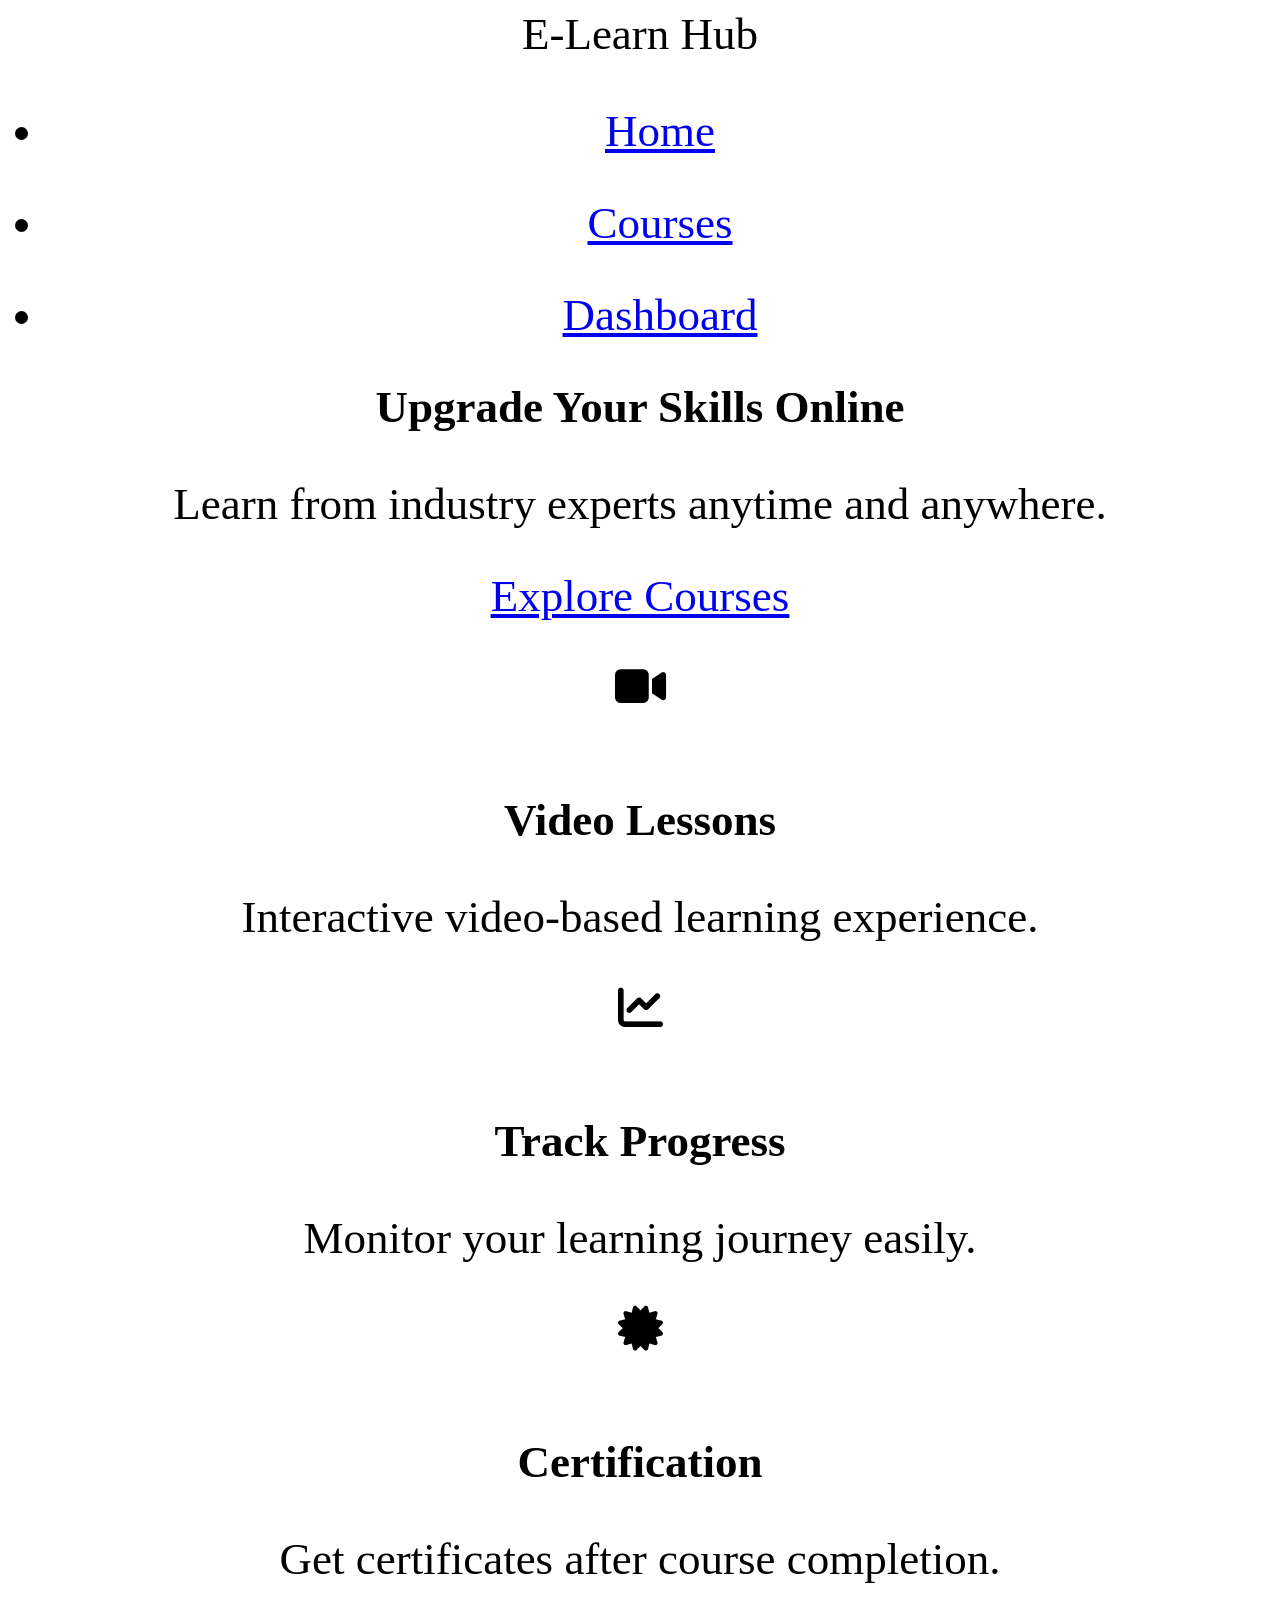
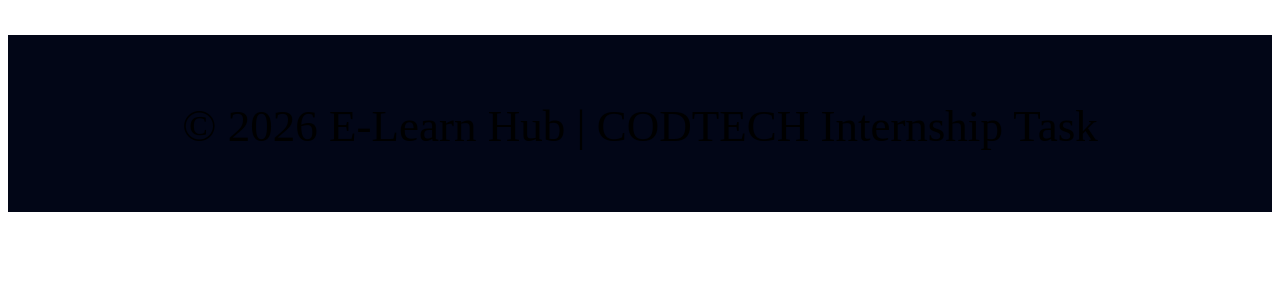
==== index.html @ 78952ce6 "Created responsive E-Learning platform UI" ====
<!DOCTYPE html>
<html lang="en">
<head>
    <meta charset="UTF-8">
    <meta name="viewport" content="width=device-width, initial-scale=1.0">
    <title>E-Learn Hub</title>
    <link rel="stylesheet" href="style.css">
    <link rel="stylesheet" href="https://cdnjs.cloudflare.com/ajax/libs/font-awesome/6.5.1/css/all.min.css">
</head>
<body>

<header>
    <nav class="navbar">
        <div class="logo">E-Learn Hub</div>

        <ul class="nav-links">
            <li><a href="index.html">Home</a></li>
            <li><a href="courses.html">Courses</a></li>
            <li><a href="dashboard.html">Dashboard</a></li>
        </ul>
    </nav>
</header>

<section class="hero">
    <div class="hero-content">
        <h1>Upgrade Your Skills Online</h1>
        <p>Learn from industry experts anytime and anywhere.</p>
        <a href="courses.html" class="btn">Explore Courses</a>
    </div>
</section>

<section class="features">

    <div class="feature-card">
        <i class="fas fa-video"></i>
        <h3>Video Lessons</h3>
        <p>Interactive video-based learning experience.</p>
    </div>

    <div class="feature-card">
        <i class="fas fa-chart-line"></i>
        <h3>Track Progress</h3>
        <p>Monitor your learning journey easily.</p>
    </div>

    <div class="feature-card">
        <i class="fas fa-certificate"></i>
        <h3>Certification</h3>
        <p>Get certificates after course completion.</p>
    </div>

</section>

<footer>
    <p>© 2026 E-Learn Hub | CODTECH Internship Task</p>
</footer>

</body>
</html>
---- style.css ----
* {
    margin-bottom: 40px;
    text-align: center;
    font-size: 45px;
}

.progress-card {
    background: #1e293b;
    padding: 30px;
    border-radius: 20px;
    margin-bottom: 50px;
}

.progress-bar {
    width: 100%;
    height: 25px;
    background: #334155;
    border-radius: 20px;
    overflow: hidden;
    margin: 20px 0;
}

.progress {
    width: 70%;
    height: 100%;
    background: linear-gradient(to right, #38bdf8, #0ea5e9);
}

.video-section {
    background: #1e293b;
    padding: 30px;
    border-radius: 20px;
}

footer {
    text-align: center;
    padding: 20px;
    background: #020617;
    margin-top: 50px;
}

@media(max-width: 768px) {

    .navbar {
        flex-direction: column;
        gap: 15px;
    }

    .hero-content h1 {
        font-size: 40px;
    }

    .hero-content p {
        font-size: 18px;
    }

}
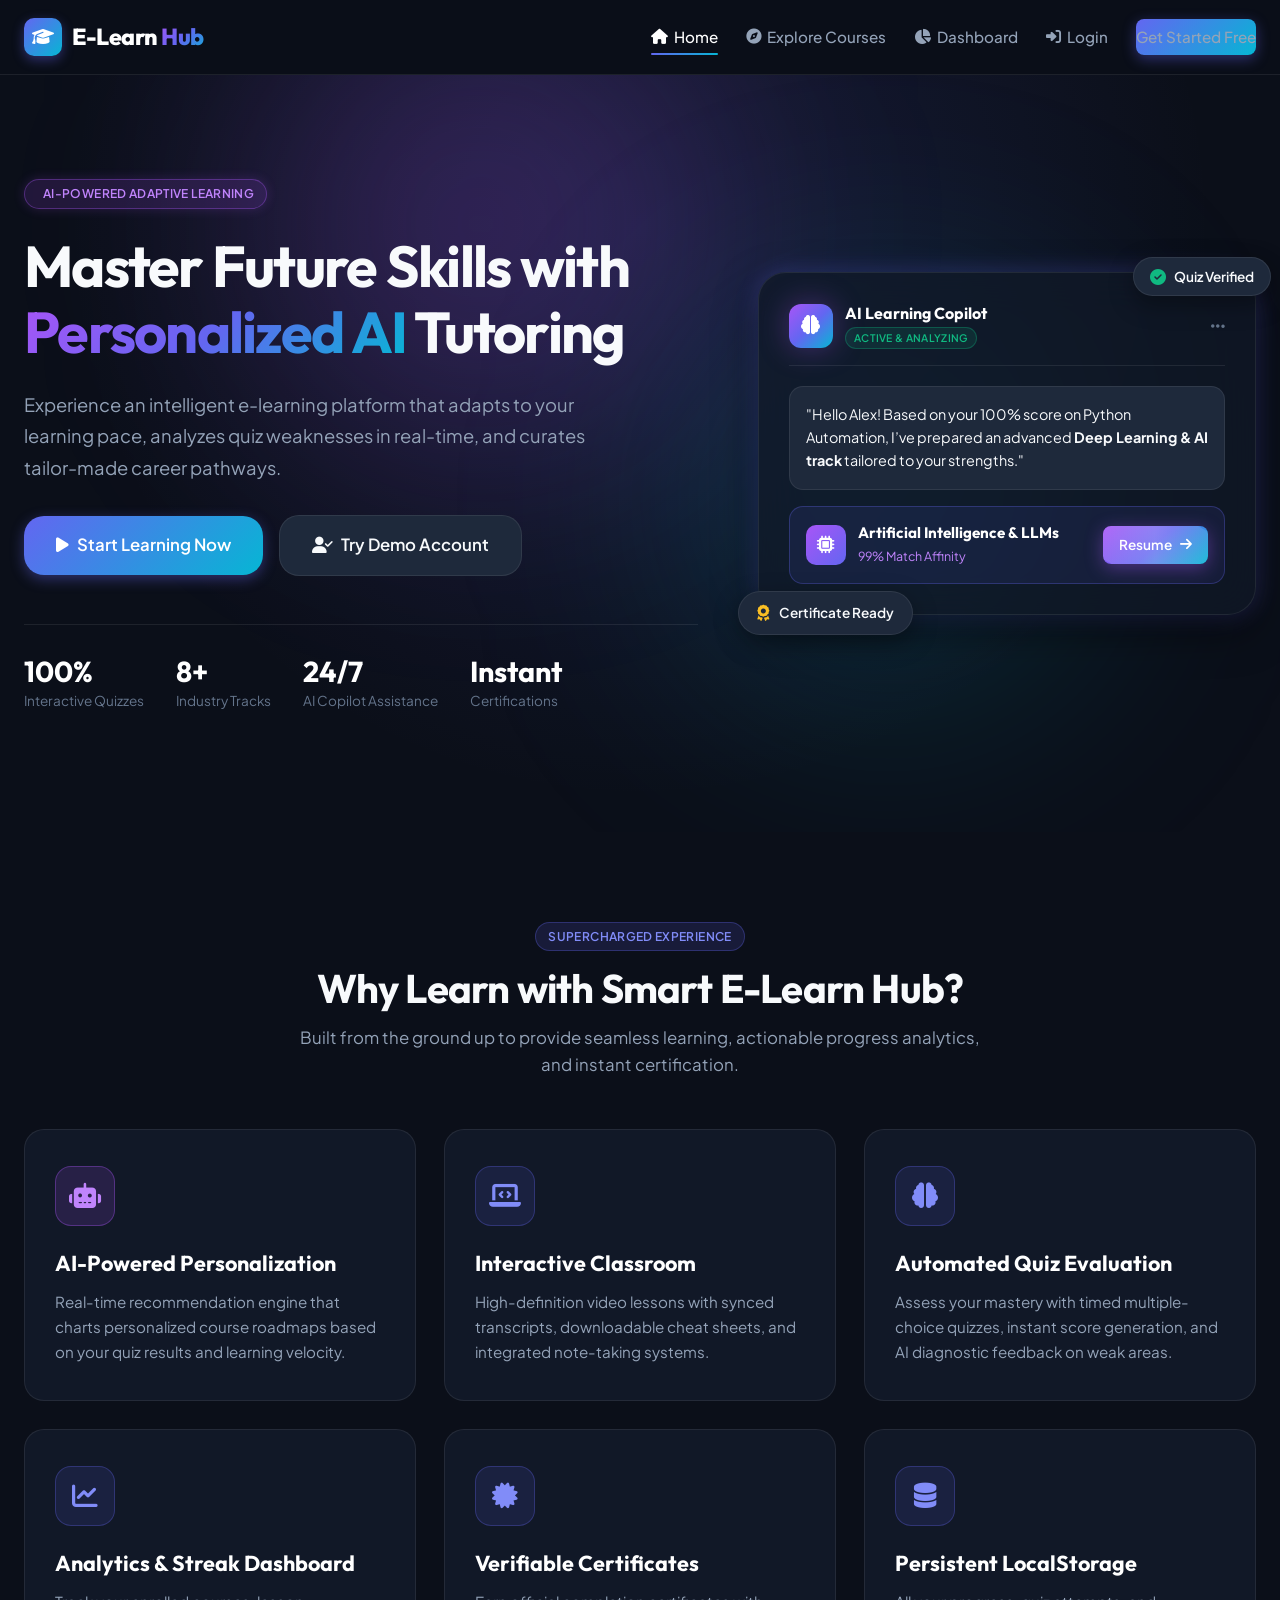
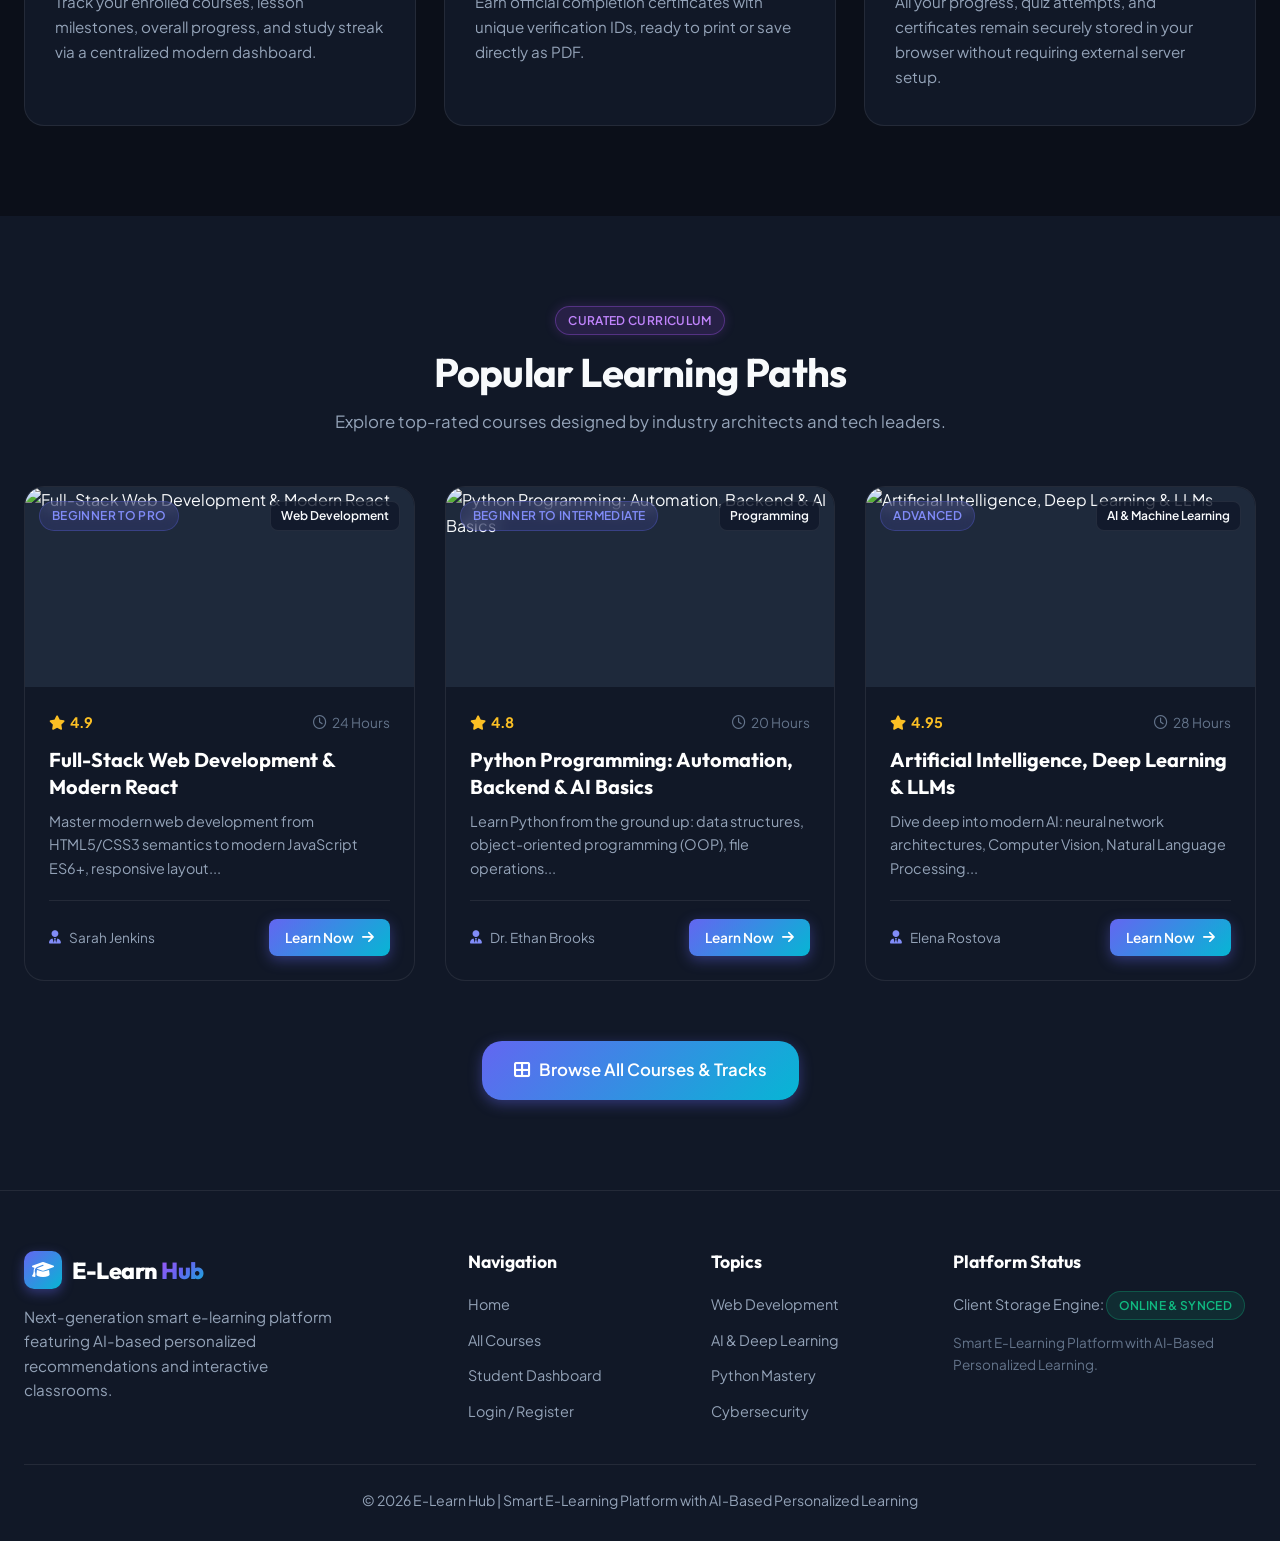
==== commit e9278e17: "feat: upgrade to Smart E-Learning Platform with AI-Based Personalized Learning" ====
--- a/index.html
+++ b/index.html
@@ -1,59 +1,301 @@
-<!DOCTYPE html>
-<html lang="en">
-<head>
-    <meta charset="UTF-8">
-    <meta name="viewport" content="width=device-width, initial-scale=1.0">
-    <title>E-Learn Hub</title>
-    <link rel="stylesheet" href="style.css">
-    <link rel="stylesheet" href="https://cdnjs.cloudflare.com/ajax/libs/font-awesome/6.5.1/css/all.min.css">
-</head>
-<body>
-
-<header>
-    <nav class="navbar">
-        <div class="logo">E-Learn Hub</div>
-
-        <ul class="nav-links">
-            <li><a href="index.html">Home</a></li>
-            <li><a href="courses.html">Courses</a></li>
-            <li><a href="dashboard.html">Dashboard</a></li>
-        </ul>
-    </nav>
-</header>
-
-<section class="hero">
-    <div class="hero-content">
-        <h1>Upgrade Your Skills Online</h1>
-        <p>Learn from industry experts anytime and anywhere.</p>
-        <a href="courses.html" class="btn">Explore Courses</a>
-    </div>
-</section>
-
-<section class="features">
-
-    <div class="feature-card">
-        <i class="fas fa-video"></i>
-        <h3>Video Lessons</h3>
-        <p>Interactive video-based learning experience.</p>
-    </div>
-
-    <div class="feature-card">
-        <i class="fas fa-chart-line"></i>
-        <h3>Track Progress</h3>
-        <p>Monitor your learning journey easily.</p>
-    </div>
-
-    <div class="feature-card">
-        <i class="fas fa-certificate"></i>
-        <h3>Certification</h3>
-        <p>Get certificates after course completion.</p>
-    </div>
-
-</section>
-
-<footer>
-    <p>© 2026 E-Learn Hub | CODTECH Internship Task</p>
-</footer>
-
-</body>
+<!DOCTYPE html>
+<html lang="en">
+<head>
+  <meta charset="UTF-8">
+  <meta name="viewport" content="width=device-width, initial-scale=1.0">
+  <title>Smart E-Learning Platform | AI-Powered Personalized Learning</title>
+  <link rel="stylesheet" href="style.css">
+  <link rel="stylesheet" href="https://cdnjs.cloudflare.com/ajax/libs/font-awesome/6.5.1/css/all.min.css">
+</head>
+<body>
+
+  <!-- ================= NAVBAR ================= -->
+  <header>
+    <nav class="navbar">
+      <div class="logo" onclick="window.location.href='index.html'" style="cursor: pointer;">
+        <div class="logo-icon"><i class="fas fa-graduation-cap"></i></div>
+        <span>E-Learn <span class="ai-gradient-text">Hub</span></span>
+      </div>
+
+      <ul class="nav-links">
+        <li><a href="index.html" class="active"><i class="fas fa-home"></i> Home</a></li>
+        <li><a href="courses.html"><i class="fas fa-compass"></i> Explore Courses</a></li>
+        <li><a href="dashboard.html"><i class="fas fa-chart-pie"></i> Dashboard</a></li>
+        <li class="nav-auth-item"><a href="pages/login.html"><i class="fas fa-sign-in-alt"></i> Login</a></li>
+        <li class="nav-auth-item">
+          <a href="pages/register.html" class="btn btn-sm btn-primary">
+            Get Started Free
+          </a>
+        </li>
+      </ul>
+
+      <button class="mobile-menu-btn" onclick="alert('Menu clicked - explore navigation links!')">
+        <i class="fas fa-bars"></i>
+      </button>
+    </nav>
+  </header>
+
+  <!-- ================= HERO SECTION ================= -->
+  <section class="hero">
+    <div class="hero-glow-1"></div>
+    <div class="hero-glow-2"></div>
+
+    <div class="container hero-grid">
+      <div class="hero-content">
+        <div class="hero-tag">
+          <span class="badge badge-ai">
+            <i class="fas fa-sparkles"></i> AI-Powered Adaptive Learning
+          </span>
+        </div>
+
+        <h1>
+          Master Future Skills with <span class="ai-gradient-text">Personalized AI</span> Tutoring
+        </h1>
+
+        <p>
+          Experience an intelligent e-learning platform that adapts to your learning pace, analyzes quiz weaknesses in real-time, and curates tailor-made career pathways.
+        </p>
+
+        <div class="hero-cta">
+          <a href="courses.html" class="btn btn-primary btn-lg">
+            <i class="fas fa-play"></i> Start Learning Now
+          </a>
+          <a href="pages/login.html" class="btn btn-secondary btn-lg">
+            <i class="fas fa-user-check"></i> Try Demo Account
+          </a>
+        </div>
+
+        <div class="hero-stats-strip">
+          <div class="stat-item">
+            <h4>100%</h4>
+            <p>Interactive Quizzes</p>
+          </div>
+          <div class="stat-item">
+            <h4>8+</h4>
+            <p>Industry Tracks</p>
+          </div>
+          <div class="stat-item">
+            <h4>24/7</h4>
+            <p>AI Copilot Assistance</p>
+          </div>
+          <div class="stat-item">
+            <h4>Instant</h4>
+            <p>Certifications</p>
+          </div>
+        </div>
+      </div>
+
+      <!-- Hero Visual Card with AI Simulation -->
+      <div class="hero-visual">
+        <div class="hero-ai-preview-card">
+          <div class="preview-header">
+            <div class="preview-bot-info">
+              <div class="bot-avatar"><i class="fas fa-brain"></i></div>
+              <div>
+                <h4 style="font-size: 1rem; color: #ffffff;">AI Learning Copilot</h4>
+                <span class="badge badge-success" style="padding: 2px 8px; font-size: 0.65rem;">Active & Analyzing</span>
+              </div>
+            </div>
+            <i class="fas fa-ellipsis-h" style="color: var(--text-muted);"></i>
+          </div>
+
+          <div class="preview-chat-bubble">
+            "Hello Alex! Based on your 100% score on Python Automation, I’ve prepared an advanced <strong>Deep Learning & AI track</strong> tailored to your strengths."
+          </div>
+
+          <div class="preview-recommendation">
+            <div class="preview-course-mini">
+              <div class="course-icon-badge" style="background: linear-gradient(135deg, #a855f7, #6366f1);">
+                <i class="fas fa-microchip"></i>
+              </div>
+              <div>
+                <h5 style="color: #ffffff; font-size: 0.95rem;">Artificial Intelligence & LLMs</h5>
+                <span style="font-size: 0.78rem; color: #c084fc;">99% Match Affinity</span>
+              </div>
+            </div>
+            <a href="learning.html?course=ai-ml" class="btn btn-sm btn-ai">
+              Resume <i class="fas fa-arrow-right"></i>
+            </a>
+          </div>
+        </div>
+
+        <div class="floating-badge-1">
+          <i class="fas fa-check-circle" style="color: var(--success);"></i>
+          <span style="font-size: 0.85rem; font-weight: 600;">Quiz Verified</span>
+        </div>
+
+        <div class="floating-badge-2">
+          <i class="fas fa-award" style="color: #fbbf24;"></i>
+          <span style="font-size: 0.85rem; font-weight: 600;">Certificate Ready</span>
+        </div>
+      </div>
+    </div>
+  </section>
+
+  <!-- ================= KEY FEATURES ================= -->
+  <section class="section-padding" style="background: var(--bg-primary);">
+    <div class="container">
+      <div class="section-header">
+        <span class="badge badge-primary">Supercharged Experience</span>
+        <h2>Why Learn with Smart E-Learn Hub?</h2>
+        <p>Built from the ground up to provide seamless learning, actionable progress analytics, and instant certification.</p>
+      </div>
+
+      <div class="features-grid">
+        <div class="feature-card ai-card">
+          <div class="feature-icon-wrapper">
+            <i class="fas fa-robot"></i>
+          </div>
+          <h3>AI-Powered Personalization</h3>
+          <p>Real-time recommendation engine that charts personalized course roadmaps based on your quiz results and learning velocity.</p>
+        </div>
+
+        <div class="feature-card">
+          <div class="feature-icon-wrapper">
+            <i class="fas fa-laptop-code"></i>
+          </div>
+          <h3>Interactive Classroom</h3>
+          <p>High-definition video lessons with synced transcripts, downloadable cheat sheets, and integrated note-taking systems.</p>
+        </div>
+
+        <div class="feature-card">
+          <div class="feature-icon-wrapper">
+            <i class="fas fa-brain"></i>
+          </div>
+          <h3>Automated Quiz Evaluation</h3>
+          <p>Assess your mastery with timed multiple-choice quizzes, instant score generation, and AI diagnostic feedback on weak areas.</p>
+        </div>
+
+        <div class="feature-card">
+          <div class="feature-icon-wrapper">
+            <i class="fas fa-chart-line"></i>
+          </div>
+          <h3>Analytics & Streak Dashboard</h3>
+          <p>Track your enrolled courses, lesson milestones, overall progress, and study streak via a centralized modern dashboard.</p>
+        </div>
+
+        <div class="feature-card">
+          <div class="feature-icon-wrapper">
+            <i class="fas fa-certificate"></i>
+          </div>
+          <h3>Verifiable Certificates</h3>
+          <p>Earn official completion certificates with unique verification IDs, ready to print or save directly as PDF.</p>
+        </div>
+
+        <div class="feature-card">
+          <div class="feature-icon-wrapper">
+            <i class="fas fa-database"></i>
+          </div>
+          <h3>Persistent LocalStorage</h3>
+          <p>All your progress, quiz attempts, and certificates remain securely stored in your browser without requiring external server setup.</p>
+        </div>
+      </div>
+    </div>
+  </section>
+
+  <!-- ================= FEATURED COURSES PREVIEW ================= -->
+  <section class="section-padding" style="background: var(--bg-secondary);">
+    <div class="container">
+      <div class="section-header">
+        <span class="badge badge-ai">Curated Curriculum</span>
+        <h2>Popular Learning Paths</h2>
+        <p>Explore top-rated courses designed by industry architects and tech leaders.</p>
+      </div>
+
+      <div class="course-grid" id="featuredCoursesGrid">
+        <!-- Injected via JavaScript below -->
+      </div>
+
+      <div style="text-align: center; margin-top: 20px;">
+        <a href="courses.html" class="btn btn-primary btn-lg">
+          <i class="fas fa-th-large"></i> Browse All Courses & Tracks
+        </a>
+      </div>
+    </div>
+  </section>
+
+  <!-- ================= FOOTER ================= -->
+  <footer>
+    <div class="container">
+      <div class="footer-grid">
+        <div class="footer-brand">
+          <div class="logo">
+            <div class="logo-icon"><i class="fas fa-graduation-cap"></i></div>
+            <span>E-Learn <span class="ai-gradient-text">Hub</span></span>
+          </div>
+          <p>Next-generation smart e-learning platform featuring AI-based personalized recommendations and interactive classrooms.</p>
+        </div>
+
+        <div class="footer-col">
+          <h4>Navigation</h4>
+          <ul>
+            <li><a href="index.html">Home</a></li>
+            <li><a href="courses.html">All Courses</a></li>
+            <li><a href="dashboard.html">Student Dashboard</a></li>
+            <li><a href="pages/login.html">Login / Register</a></li>
+          </ul>
+        </div>
+
+        <div class="footer-col">
+          <h4>Topics</h4>
+          <ul>
+            <li><a href="courses.html?cat=web">Web Development</a></li>
+            <li><a href="courses.html?cat=ai">AI & Deep Learning</a></li>
+            <li><a href="courses.html?cat=programming">Python Mastery</a></li>
+            <li><a href="courses.html?cat=security">Cybersecurity</a></li>
+          </ul>
+        </div>
+
+        <div class="footer-col">
+          <h4>Platform Status</h4>
+          <p style="font-size: 0.9rem; margin-bottom: 12px;">Client Storage Engine: <span class="badge badge-success">Online & Synced</span></p>
+          <p style="font-size: 0.85rem; color: var(--text-muted);">Smart E-Learning Platform with AI-Based Personalized Learning.</p>
+        </div>
+      </div>
+
+      <div class="footer-bottom">
+        <p>© 2026 E-Learn Hub | Smart E-Learning Platform with AI-Based Personalized Learning</p>
+      </div>
+    </div>
+  </footer>
+
+  <script src="scripts.js"></script>
+  <script>
+    // Render top 3 featured courses
+    document.addEventListener("DOMContentLoaded", () => {
+      const grid = document.getElementById("featuredCoursesGrid");
+      if (!grid) return;
+
+      const topCourses = COURSES_DATABASE.slice(0, 3);
+      grid.innerHTML = topCourses.map(course => `
+        <div class="course-card">
+          <div class="course-thumbnail">
+            <img src="${course.image}" alt="${course.title}">
+            <span class="badge badge-primary course-level-badge">${course.level}</span>
+            <span class="course-category-tag">${course.categoryName}</span>
+          </div>
+
+          <div class="course-body">
+            <div class="course-meta-top">
+              <div class="course-rating"><i class="fas fa-star"></i> ${course.rating}</div>
+              <div class="course-duration"><i class="far fa-clock"></i> ${course.duration}</div>
+            </div>
+
+            <h3>${course.title}</h3>
+            <p>${course.description.substring(0, 100)}...</p>
+
+            <div class="course-footer">
+              <div class="course-instructor">
+                <i class="fas fa-user-tie"></i> ${course.instructor}
+              </div>
+              <a href="learning.html?course=${course.id}" class="btn btn-sm btn-primary">
+                Learn Now <i class="fas fa-arrow-right"></i>
+              </a>
+            </div>
+          </div>
+        </div>
+      `).join('');
+    });
+  </script>
+</body>
 </html>
--- a/style.css
+++ b/style.css
@@ -1,57 +1,2074 @@
-* {
-    margin-bottom: 40px;
-    text-align: center;
-    font-size: 45px;
-}
-
-.progress-card {
-    background: #1e293b;
-    padding: 30px;
-    border-radius: 20px;
-    margin-bottom: 50px;
-}
-
-.progress-bar {
-    width: 100%;
-    height: 25px;
-    background: #334155;
-    border-radius: 20px;
-    overflow: hidden;
-    margin: 20px 0;
-}
-
-.progress {
-    width: 70%;
-    height: 100%;
-    background: linear-gradient(to right, #38bdf8, #0ea5e9);
-}
-
-.video-section {
-    background: #1e293b;
-    padding: 30px;
-    border-radius: 20px;
-}
-
-footer {
-    text-align: center;
-    padding: 20px;
-    background: #020617;
-    margin-top: 50px;
-}
-
-@media(max-width: 768px) {
-
-    .navbar {
-        flex-direction: column;
-        gap: 15px;
-    }
-
-    .hero-content h1 {
-        font-size: 40px;
-    }
-
-    .hero-content p {
-        font-size: 18px;
-    }
-
+/* ==========================================================================
+   SMART E-LEARNING PLATFORM - DESIGN SYSTEM & MASTER STYLESHEET
+   ========================================================================== */
+
+@import url('https://fonts.googleapis.com/css2?family=Outfit:wght@400;500;600;700;800&family=Plus+Jakarta+Sans:ital,wght@0,300;0,400;0,500;0,600;0,700;0,800;1,400&display=swap');
+
+/* --- CSS Variables & Design Tokens --- */
+:root {
+  --font-primary: 'Plus Jakarta Sans', -apple-system, BlinkMacSystemFont, 'Segoe UI', Roboto, sans-serif;
+  --font-heading: 'Outfit', sans-serif;
+
+  /* Colors */
+  --bg-primary: #0b0f19;
+  --bg-secondary: #111827;
+  --bg-card: #1e293b;
+  --bg-card-hover: #26354a;
+  --bg-glass: rgba(30, 41, 59, 0.7);
+  --bg-glass-card: rgba(17, 24, 39, 0.75);
+
+  --border-subtle: rgba(255, 255, 255, 0.08);
+  --border-accent: rgba(99, 102, 241, 0.3);
+  --border-glow: rgba(56, 189, 248, 0.4);
+
+  --text-primary: #f8fafc;
+  --text-secondary: #94a3b8;
+  --text-muted: #64748b;
+  --text-light: #ffffff;
+
+  /* Primary Brand Accents */
+  --brand-primary: #6366f1;
+  --brand-primary-light: #818cf8;
+  --brand-primary-dark: #4f46e5;
+  --brand-secondary: #06b6d4;
+  --brand-gradient: linear-gradient(135deg, #6366f1 0%, #06b6d4 100%);
+  --brand-gradient-alt: linear-gradient(135deg, #8b5cf6 0%, #ec4899 100%);
+  --ai-gradient: linear-gradient(135deg, #a855f7 0%, #6366f1 50%, #06b6d4 100%);
+
+  /* State Colors */
+  --success: #10b981;
+  --success-bg: rgba(16, 185, 129, 0.12);
+  --warning: #f59e0b;
+  --warning-bg: rgba(245, 158, 11, 0.12);
+  --danger: #ef4444;
+  --danger-bg: rgba(239, 68, 68, 0.12);
+  --info: #38bdf8;
+  --info-bg: rgba(56, 189, 248, 0.12);
+
+  /* Shadows & Effects */
+  --shadow-sm: 0 2px 8px rgba(0, 0, 0, 0.2);
+  --shadow-md: 0 8px 24px rgba(0, 0, 0, 0.35);
+  --shadow-lg: 0 16px 40px rgba(0, 0, 0, 0.5);
+  --shadow-glow: 0 0 25px rgba(99, 102, 241, 0.35);
+  --shadow-ai-glow: 0 0 30px rgba(168, 85, 247, 0.35);
+
+  --radius-sm: 8px;
+  --radius-md: 14px;
+  --radius-lg: 20px;
+  --radius-xl: 28px;
+  --radius-full: 9999px;
+
+  --transition: all 0.25s cubic-bezier(0.4, 0, 0.2, 1);
+  --transition-bounce: all 0.4s cubic-bezier(0.34, 1.56, 0.64, 1);
+}
+
+/* --- Base & Reset --- */
+*, *::before, *::after {
+  margin: 0;
+  padding: 0;
+  box-sizing: border-box;
+}
+
+html {
+  scroll-behavior: smooth;
+  color-scheme: dark;
+}
+
+body {
+  font-family: var(--font-primary);
+  background-color: var(--bg-primary);
+  color: var(--text-primary);
+  line-height: 1.6;
+  overflow-x: hidden;
+  min-height: 100vh;
+  display: flex;
+  flex-direction: column;
+}
+
+/* Custom Scrollbars */
+::-webkit-scrollbar {
+  width: 8px;
+  height: 8px;
+}
+::-webkit-scrollbar-track {
+  background: var(--bg-primary);
+}
+::-webkit-scrollbar-thumb {
+  background: #334155;
+  border-radius: 4px;
+}
+::-webkit-scrollbar-thumb:hover {
+  background: var(--brand-primary);
+}
+
+/* Typography */
+h1, h2, h3, h4, h5, h6 {
+  font-family: var(--font-heading);
+  font-weight: 700;
+  color: var(--text-primary);
+  line-height: 1.25;
+}
+
+p {
+  color: var(--text-secondary);
+}
+
+a {
+  color: inherit;
+  text-decoration: none;
+  transition: var(--transition);
+}
+
+img {
+  max-width: 100%;
+  height: auto;
+  display: block;
+}
+
+button {
+  font-family: var(--font-primary);
+  cursor: pointer;
+  border: none;
+  outline: none;
+  background: none;
+  transition: var(--transition);
+}
+
+/* --- Utility Classes --- */
+.container {
+  max-width: 1280px;
+  margin: 0 auto;
+  padding: 0 24px;
+}
+
+.gradient-text {
+  background: var(--brand-gradient);
+  -webkit-background-clip: text;
+  -webkit-text-fill-color: transparent;
+  display: inline-block;
+}
+
+.ai-gradient-text {
+  background: var(--ai-gradient);
+  -webkit-background-clip: text;
+  -webkit-text-fill-color: transparent;
+  display: inline-block;
+}
+
+.badge {
+  display: inline-flex;
+  align-items: center;
+  gap: 6px;
+  padding: 4px 12px;
+  border-radius: var(--radius-full);
+  font-size: 0.75rem;
+  font-weight: 600;
+  letter-spacing: 0.03em;
+  text-transform: uppercase;
+}
+
+.badge-ai {
+  background: rgba(168, 85, 247, 0.15);
+  color: #c084fc;
+  border: 1px solid rgba(168, 85, 247, 0.35);
+  box-shadow: 0 0 12px rgba(168, 85, 247, 0.2);
+}
+
+.badge-primary {
+  background: rgba(99, 102, 241, 0.15);
+  color: #818cf8;
+  border: 1px solid rgba(99, 102, 241, 0.3);
+}
+
+.badge-success {
+  background: var(--success-bg);
+  color: var(--success);
+  border: 1px solid rgba(16, 185, 129, 0.3);
+}
+
+.badge-warning {
+  background: var(--warning-bg);
+  color: var(--warning);
+  border: 1px solid rgba(245, 158, 11, 0.3);
+}
+
+/* Common Buttons */
+.btn {
+  display: inline-flex;
+  align-items: center;
+  justify-content: center;
+  gap: 8px;
+  padding: 12px 24px;
+  border-radius: var(--radius-md);
+  font-weight: 600;
+  font-size: 0.95rem;
+  transition: var(--transition);
+  white-space: nowrap;
+}
+
+.btn-primary {
+  background: var(--brand-gradient);
+  color: #ffffff;
+  box-shadow: 0 4px 14px rgba(99, 102, 241, 0.4);
+}
+.btn-primary:hover {
+  transform: translateY(-2px);
+  box-shadow: 0 6px 20px rgba(99, 102, 241, 0.6);
+}
+
+.btn-ai {
+  background: var(--ai-gradient);
+  color: #ffffff;
+  box-shadow: 0 4px 18px rgba(168, 85, 247, 0.4);
+  position: relative;
+  overflow: hidden;
+}
+.btn-ai::after {
+  content: '';
+  position: absolute;
+  top: -50%;
+  left: -50%;
+  width: 200%;
+  height: 200%;
+  background: linear-gradient(60deg, transparent, rgba(255, 255, 255, 0.2), transparent);
+  transform: rotate(30deg);
+  animation: shine 4s infinite;
+}
+.btn-ai:hover {
+  transform: translateY(-2px);
+  box-shadow: 0 6px 24px rgba(168, 85, 247, 0.6);
+}
+
+@keyframes shine {
+  0% { transform: translateX(-100%) rotate(30deg); }
+  20%, 100% { transform: translateX(100%) rotate(30deg); }
+}
+
+.btn-secondary {
+  background: var(--bg-card);
+  color: var(--text-primary);
+  border: 1px solid var(--border-subtle);
+}
+.btn-secondary:hover {
+  background: var(--bg-card-hover);
+  border-color: var(--border-accent);
+  transform: translateY(-2px);
+}
+
+.btn-outline {
+  background: transparent;
+  color: var(--text-primary);
+  border: 1px solid var(--border-subtle);
+}
+.btn-outline:hover {
+  border-color: var(--brand-primary);
+  color: var(--brand-primary-light);
+  background: rgba(99, 102, 241, 0.08);
+}
+
+.btn-sm {
+  padding: 8px 16px;
+  font-size: 0.85rem;
+  border-radius: var(--radius-sm);
+}
+
+.btn-lg {
+  padding: 16px 32px;
+  font-size: 1.05rem;
+  border-radius: var(--radius-lg);
+}
+
+/* Glassmorphism Container */
+.glass-panel {
+  background: var(--bg-glass);
+  backdrop-filter: blur(16px);
+  -webkit-backdrop-filter: blur(16px);
+  border: 1px solid var(--border-subtle);
+  border-radius: var(--radius-lg);
+}
+
+/* ==========================================================================
+   NAVIGATION BAR
+   ========================================================================== */
+
+header {
+  position: sticky;
+  top: 0;
+  z-index: 100;
+  background: rgba(11, 15, 25, 0.85);
+  backdrop-filter: blur(16px);
+  -webkit-backdrop-filter: blur(16px);
+  border-bottom: 1px solid var(--border-subtle);
+}
+
+.navbar {
+  display: flex;
+  align-items: center;
+  justify-content: space-between;
+  max-width: 1280px;
+  margin: 0 auto;
+  padding: 16px 24px;
+  height: 74px;
+}
+
+.logo {
+  display: flex;
+  align-items: center;
+  gap: 10px;
+  font-family: var(--font-heading);
+  font-size: 1.45rem;
+  font-weight: 800;
+  color: #ffffff;
+  letter-spacing: -0.02em;
+}
+
+.logo-icon {
+  width: 38px;
+  height: 38px;
+  border-radius: 10px;
+  background: var(--brand-gradient);
+  display: flex;
+  align-items: center;
+  justify-content: center;
+  color: white;
+  font-size: 1.1rem;
+  box-shadow: 0 4px 12px rgba(99, 102, 241, 0.4);
+}
+
+.nav-links {
+  display: flex;
+  align-items: center;
+  gap: 28px;
+  list-style: none;
+}
+
+.nav-links a {
+  font-size: 0.95rem;
+  font-weight: 500;
+  color: var(--text-secondary);
+  display: flex;
+  align-items: center;
+  gap: 6px;
+  position: relative;
+  padding: 6px 0;
+}
+
+.nav-links a:hover,
+.nav-links a.active {
+  color: #ffffff;
+}
+
+.nav-links a.active::after {
+  content: '';
+  position: absolute;
+  bottom: 0;
+  left: 0;
+  width: 100%;
+  height: 2px;
+  background: var(--brand-gradient);
+  border-radius: 2px;
+}
+
+.nav-actions {
+  display: flex;
+  align-items: center;
+  gap: 12px;
+}
+
+.nav-user-profile {
+  display: flex;
+  align-items: center;
+  gap: 10px;
+  background: var(--bg-card);
+  padding: 6px 14px 6px 8px;
+  border-radius: var(--radius-full);
+  border: 1px solid var(--border-subtle);
+  cursor: pointer;
+  transition: var(--transition);
+}
+.nav-user-profile:hover {
+  border-color: var(--border-accent);
+  background: var(--bg-card-hover);
+}
+
+.user-avatar-sm {
+  width: 32px;
+  height: 32px;
+  border-radius: 50%;
+  background: var(--ai-gradient);
+  display: flex;
+  align-items: center;
+  justify-content: center;
+  font-weight: 700;
+  font-size: 0.85rem;
+  color: white;
+}
+
+.user-nav-name {
+  font-size: 0.9rem;
+  font-weight: 600;
+  color: var(--text-primary);
+  max-width: 120px;
+  overflow: hidden;
+  text-overflow: ellipsis;
+  white-space: nowrap;
+}
+
+.mobile-menu-btn {
+  display: none;
+  font-size: 1.4rem;
+  color: var(--text-primary);
+  padding: 8px;
+}
+
+/* ==========================================================================
+   HERO SECTION (HOME)
+   ========================================================================== */
+
+.hero {
+  position: relative;
+  padding: 100px 0 120px;
+  overflow: hidden;
+  background: radial-gradient(circle at 50% 20%, rgba(99, 102, 241, 0.15) 0%, transparent 65%);
+}
+
+.hero-glow-1 {
+  position: absolute;
+  top: -10%;
+  left: 20%;
+  width: 450px;
+  height: 450px;
+  border-radius: 50%;
+  background: rgba(168, 85, 247, 0.2);
+  filter: blur(120px);
+  pointer-events: none;
+  z-index: 0;
+}
+
+.hero-glow-2 {
+  position: absolute;
+  top: 30%;
+  right: 15%;
+  width: 400px;
+  height: 400px;
+  border-radius: 50%;
+  background: rgba(6, 182, 212, 0.18);
+  filter: blur(120px);
+  pointer-events: none;
+  z-index: 0;
+}
+
+.hero-grid {
+  display: grid;
+  grid-template-columns: 1.15fr 0.85fr;
+  gap: 60px;
+  align-items: center;
+  position: relative;
+  z-index: 1;
+}
+
+.hero-content {
+  display: flex;
+  flex-direction: column;
+  gap: 24px;
+}
+
+.hero-tag {
+  align-self: flex-start;
+}
+
+.hero-content h1 {
+  font-size: 3.6rem;
+  letter-spacing: -0.03em;
+  line-height: 1.15;
+}
+
+.hero-content p {
+  font-size: 1.15rem;
+  line-height: 1.7;
+  color: var(--text-secondary);
+  max-width: 580px;
+}
+
+.hero-cta {
+  display: flex;
+  align-items: center;
+  gap: 16px;
+  flex-wrap: wrap;
+  margin-top: 8px;
+}
+
+.hero-stats-strip {
+  display: flex;
+  align-items: center;
+  gap: 32px;
+  margin-top: 24px;
+  padding-top: 28px;
+  border-top: 1px solid var(--border-subtle);
+}
+
+.stat-item h4 {
+  font-size: 1.8rem;
+  color: #ffffff;
+}
+
+.stat-item p {
+  font-size: 0.85rem;
+  color: var(--text-muted);
+}
+
+/* Hero Visual Card */
+.hero-visual {
+  position: relative;
+}
+
+.hero-ai-preview-card {
+  background: var(--bg-glass-card);
+  border: 1px solid var(--border-subtle);
+  border-radius: var(--radius-xl);
+  padding: 30px;
+  box-shadow: var(--shadow-lg), var(--shadow-glow);
+  position: relative;
+  backdrop-filter: blur(20px);
+  -webkit-backdrop-filter: blur(20px);
+}
+
+.preview-header {
+  display: flex;
+  align-items: center;
+  justify-content: space-between;
+  margin-bottom: 20px;
+  padding-bottom: 16px;
+  border-bottom: 1px solid var(--border-subtle);
+}
+
+.preview-bot-info {
+  display: flex;
+  align-items: center;
+  gap: 12px;
+}
+
+.bot-avatar {
+  width: 44px;
+  height: 44px;
+  border-radius: 12px;
+  background: var(--ai-gradient);
+  display: flex;
+  align-items: center;
+  justify-content: center;
+  font-size: 1.2rem;
+  color: white;
+  box-shadow: var(--shadow-ai-glow);
+}
+
+.preview-chat-bubble {
+  background: var(--bg-card);
+  border: 1px solid var(--border-subtle);
+  border-radius: var(--radius-md);
+  padding: 16px;
+  margin-bottom: 16px;
+  font-size: 0.9rem;
+  color: var(--text-primary);
+  line-height: 1.6;
+}
+
+.preview-recommendation {
+  background: rgba(99, 102, 241, 0.1);
+  border: 1px solid var(--border-accent);
+  border-radius: var(--radius-md);
+  padding: 16px;
+  display: flex;
+  align-items: center;
+  justify-content: space-between;
+  gap: 16px;
+}
+
+.preview-course-mini {
+  display: flex;
+  align-items: center;
+  gap: 12px;
+}
+
+.course-icon-badge {
+  width: 40px;
+  height: 40px;
+  border-radius: 10px;
+  background: #3b82f6;
+  display: flex;
+  align-items: center;
+  justify-content: center;
+  color: white;
+  font-size: 1.1rem;
+}
+
+/* Floating Badges */
+.floating-badge-1 {
+  position: absolute;
+  top: -15px;
+  right: -15px;
+  background: var(--bg-card);
+  border: 1px solid var(--border-subtle);
+  border-radius: var(--radius-full);
+  padding: 8px 16px;
+  display: flex;
+  align-items: center;
+  gap: 8px;
+  box-shadow: var(--shadow-md);
+  animation: float 4s ease-in-out infinite;
+}
+
+.floating-badge-2 {
+  position: absolute;
+  bottom: -20px;
+  left: -20px;
+  background: var(--bg-card);
+  border: 1px solid var(--border-subtle);
+  border-radius: var(--radius-full);
+  padding: 10px 18px;
+  display: flex;
+  align-items: center;
+  gap: 10px;
+  box-shadow: var(--shadow-md);
+  animation: float 5s ease-in-out infinite 1.5s;
+}
+
+@keyframes float {
+  0%, 100% { transform: translateY(0); }
+  50% { transform: translateY(-8px); }
+}
+
+/* ==========================================================================
+   FEATURES SECTION
+   ========================================================================== */
+
+.section-padding {
+  padding: 90px 0;
+}
+
+.section-header {
+  text-align: center;
+  max-width: 680px;
+  margin: 0 auto 50px;
+}
+
+.section-header h2 {
+  font-size: 2.5rem;
+  margin: 12px 0;
+  letter-spacing: -0.02em;
+}
+
+.section-header p {
+  font-size: 1.05rem;
+  color: var(--text-secondary);
+}
+
+.features-grid {
+  display: grid;
+  grid-template-columns: repeat(auto-fit, minmax(320px, 1fr));
+  gap: 28px;
+}
+
+.feature-card {
+  background: var(--bg-secondary);
+  border: 1px solid var(--border-subtle);
+  border-radius: var(--radius-lg);
+  padding: 36px 30px;
+  transition: var(--transition);
+  position: relative;
+  overflow: hidden;
+}
+
+.feature-card::before {
+  content: '';
+  position: absolute;
+  top: 0;
+  left: 0;
+  width: 100%;
+  height: 3px;
+  background: var(--brand-gradient);
+  opacity: 0;
+  transition: var(--transition);
+}
+
+.feature-card:hover {
+  transform: translateY(-6px);
+  border-color: var(--border-accent);
+  box-shadow: var(--shadow-md);
+}
+
+.feature-card:hover::before {
+  opacity: 1;
+}
+
+.feature-icon-wrapper {
+  width: 60px;
+  height: 60px;
+  border-radius: 16px;
+  background: rgba(99, 102, 241, 0.12);
+  border: 1px solid var(--border-accent);
+  display: flex;
+  align-items: center;
+  justify-content: center;
+  font-size: 1.6rem;
+  color: var(--brand-primary-light);
+  margin-bottom: 24px;
+}
+
+.feature-card.ai-card .feature-icon-wrapper {
+  background: rgba(168, 85, 247, 0.15);
+  border-color: rgba(168, 85, 247, 0.35);
+  color: #c084fc;
+}
+
+.feature-card h3 {
+  font-size: 1.35rem;
+  margin-bottom: 12px;
+  color: #ffffff;
+}
+
+.feature-card p {
+  font-size: 0.95rem;
+  line-height: 1.65;
+  color: var(--text-secondary);
+}
+
+/* ==========================================================================
+   COURSES PAGE & CATALOG
+   ========================================================================== */
+
+.courses-hero {
+  background: linear-gradient(180deg, rgba(99, 102, 241, 0.12) 0%, rgba(11, 15, 25, 0) 100%);
+  padding: 70px 0 40px;
+  text-align: center;
+}
+
+.course-controls-wrapper {
+  background: var(--bg-secondary);
+  border: 1px solid var(--border-subtle);
+  border-radius: var(--radius-xl);
+  padding: 24px;
+  margin-bottom: 40px;
+  box-shadow: var(--shadow-sm);
+}
+
+.search-filter-row {
+  display: flex;
+  align-items: center;
+  gap: 16px;
+  flex-wrap: wrap;
+}
+
+.search-input-group {
+  flex: 1;
+  min-width: 280px;
+  position: relative;
+}
+
+.search-input-group i {
+  position: absolute;
+  left: 18px;
+  top: 50%;
+  transform: translateY(-50%);
+  color: var(--text-muted);
+  font-size: 1.1rem;
+}
+
+.search-input-group input {
+  width: 100%;
+  background: var(--bg-card);
+  border: 1px solid var(--border-subtle);
+  border-radius: var(--radius-md);
+  padding: 14px 16px 14px 48px;
+  color: var(--text-primary);
+  font-size: 0.95rem;
+  transition: var(--transition);
+}
+
+.search-input-group input:focus {
+  outline: none;
+  border-color: var(--brand-primary);
+  box-shadow: 0 0 0 3px rgba(99, 102, 241, 0.2);
+}
+
+.filter-select {
+  background: var(--bg-card);
+  border: 1px solid var(--border-subtle);
+  border-radius: var(--radius-md);
+  padding: 14px 20px;
+  color: var(--text-primary);
+  font-size: 0.95rem;
+  cursor: pointer;
+  transition: var(--transition);
+}
+
+.filter-select:focus {
+  outline: none;
+  border-color: var(--brand-primary);
+}
+
+.category-pills-row {
+  display: flex;
+  align-items: center;
+  gap: 10px;
+  flex-wrap: wrap;
+  margin-top: 18px;
+  padding-top: 18px;
+  border-top: 1px solid var(--border-subtle);
+}
+
+.category-pill {
+  padding: 8px 18px;
+  border-radius: var(--radius-full);
+  background: var(--bg-card);
+  border: 1px solid var(--border-subtle);
+  color: var(--text-secondary);
+  font-size: 0.88rem;
+  font-weight: 500;
+  transition: var(--transition);
+}
+
+.category-pill:hover {
+  background: var(--bg-card-hover);
+  color: #ffffff;
+  border-color: var(--border-accent);
+}
+
+.category-pill.active {
+  background: var(--brand-primary);
+  color: #ffffff;
+  border-color: var(--brand-primary);
+  box-shadow: 0 2px 10px rgba(99, 102, 241, 0.4);
+}
+
+/* Course Grid & Cards */
+.course-grid {
+  display: grid;
+  grid-template-columns: repeat(auto-fill, minmax(340px, 1fr));
+  gap: 30px;
+  margin-bottom: 60px;
+}
+
+.course-card {
+  background: var(--bg-secondary);
+  border: 1px solid var(--border-subtle);
+  border-radius: var(--radius-lg);
+  overflow: hidden;
+  display: flex;
+  flex-direction: column;
+  transition: var(--transition);
+  position: relative;
+}
+
+.course-card:hover {
+  transform: translateY(-6px);
+  border-color: var(--border-accent);
+  box-shadow: var(--shadow-lg);
+}
+
+.course-thumbnail {
+  position: relative;
+  height: 200px;
+  width: 100%;
+  overflow: hidden;
+  background: #1e293b;
+}
+
+.course-thumbnail img {
+  width: 100%;
+  height: 100%;
+  object-fit: cover;
+  transition: transform 0.5s ease;
+}
+
+.course-card:hover .course-thumbnail img {
+  transform: scale(1.06);
+}
+
+.course-level-badge {
+  position: absolute;
+  top: 14px;
+  left: 14px;
+  backdrop-filter: blur(8px);
+  -webkit-backdrop-filter: blur(8px);
+}
+
+.course-category-tag {
+  position: absolute;
+  top: 14px;
+  right: 14px;
+  background: rgba(15, 23, 42, 0.8);
+  border: 1px solid var(--border-subtle);
+  color: var(--text-primary);
+  padding: 4px 10px;
+  border-radius: var(--radius-sm);
+  font-size: 0.75rem;
+  font-weight: 600;
+}
+
+.course-body {
+  padding: 24px;
+  display: flex;
+  flex-direction: column;
+  flex: 1;
+}
+
+.course-meta-top {
+  display: flex;
+  align-items: center;
+  justify-content: space-between;
+  margin-bottom: 12px;
+}
+
+.course-rating {
+  display: flex;
+  align-items: center;
+  gap: 5px;
+  color: #fbbf24;
+  font-weight: 700;
+  font-size: 0.9rem;
+}
+
+.course-duration {
+  font-size: 0.85rem;
+  color: var(--text-muted);
+  display: flex;
+  align-items: center;
+  gap: 5px;
+}
+
+.course-body h3 {
+  font-size: 1.25rem;
+  margin-bottom: 10px;
+  color: #ffffff;
+  line-height: 1.35;
+}
+
+.course-body p {
+  font-size: 0.9rem;
+  line-height: 1.6;
+  color: var(--text-secondary);
+  margin-bottom: 20px;
+  flex: 1;
+}
+
+.course-footer {
+  display: flex;
+  align-items: center;
+  justify-content: space-between;
+  padding-top: 18px;
+  border-top: 1px solid var(--border-subtle);
+  gap: 12px;
+}
+
+.course-instructor {
+  display: flex;
+  align-items: center;
+  gap: 8px;
+  font-size: 0.85rem;
+  color: var(--text-secondary);
+}
+
+.course-instructor i {
+  color: var(--brand-primary-light);
+}
+
+.no-results {
+  text-align: center;
+  padding: 60px 20px;
+  grid-column: 1 / -1;
+}
+
+.no-results i {
+  font-size: 3rem;
+  color: var(--text-muted);
+  margin-bottom: 16px;
+}
+
+/* Course Details Modal */
+.modal-backdrop {
+  position: fixed;
+  top: 0;
+  left: 0;
+  width: 100vw;
+  height: 100vh;
+  background: rgba(0, 0, 0, 0.8);
+  backdrop-filter: blur(8px);
+  -webkit-backdrop-filter: blur(8px);
+  z-index: 999;
+  display: flex;
+  align-items: center;
+  justify-content: center;
+  padding: 20px;
+  opacity: 0;
+  pointer-events: none;
+  transition: opacity 0.3s ease;
+}
+
+.modal-backdrop.active {
+  opacity: 1;
+  pointer-events: all;
+}
+
+.modal-content {
+  background: var(--bg-secondary);
+  border: 1px solid var(--border-subtle);
+  border-radius: var(--radius-xl);
+  max-width: 800px;
+  width: 100%;
+  max-height: 90vh;
+  overflow-y: auto;
+  padding: 36px;
+  position: relative;
+  box-shadow: var(--shadow-lg);
+  transform: scale(0.95);
+  transition: transform 0.3s ease;
+}
+
+.modal-backdrop.active .modal-content {
+  transform: scale(1);
+}
+
+.modal-close-btn {
+  position: absolute;
+  top: 20px;
+  right: 20px;
+  width: 36px;
+  height: 36px;
+  border-radius: 50%;
+  background: var(--bg-card);
+  color: var(--text-secondary);
+  display: flex;
+  align-items: center;
+  justify-content: center;
+  font-size: 1.1rem;
+}
+.modal-close-btn:hover {
+  background: var(--bg-card-hover);
+  color: white;
+}
+
+/* ==========================================================================
+   DASHBOARD & ANALYTICS
+   ========================================================================== */
+
+.dashboard-container {
+  padding: 40px 0 80px;
+}
+
+.dashboard-welcome-banner {
+  background: linear-gradient(135deg, rgba(99, 102, 241, 0.15) 0%, rgba(6, 182, 212, 0.1) 100%);
+  border: 1px solid var(--border-accent);
+  border-radius: var(--radius-xl);
+  padding: 32px 36px;
+  display: flex;
+  align-items: center;
+  justify-content: space-between;
+  margin-bottom: 36px;
+  position: relative;
+  overflow: hidden;
+}
+
+.welcome-text h1 {
+  font-size: 2.2rem;
+  margin-bottom: 8px;
+}
+
+.welcome-text p {
+  font-size: 1.05rem;
+  color: var(--text-secondary);
+}
+
+.dashboard-actions {
+  display: flex;
+  align-items: center;
+  gap: 12px;
+}
+
+/* Stats Cards */
+.stats-grid {
+  display: grid;
+  grid-template-columns: repeat(auto-fit, minmax(240px, 1fr));
+  gap: 20px;
+  margin-bottom: 36px;
+}
+
+.stat-card {
+  background: var(--bg-secondary);
+  border: 1px solid var(--border-subtle);
+  border-radius: var(--radius-lg);
+  padding: 24px;
+  display: flex;
+  align-items: center;
+  gap: 20px;
+  transition: var(--transition);
+}
+
+.stat-card:hover {
+  transform: translateY(-4px);
+  border-color: var(--border-accent);
+  box-shadow: var(--shadow-sm);
+}
+
+.stat-icon {
+  width: 56px;
+  height: 56px;
+  border-radius: 14px;
+  display: flex;
+  align-items: center;
+  justify-content: center;
+  font-size: 1.5rem;
+}
+
+.stat-icon.purple { background: rgba(168, 85, 247, 0.15); color: #c084fc; }
+.stat-icon.blue { background: rgba(59, 130, 246, 0.15); color: #60a5fa; }
+.stat-icon.green { background: rgba(16, 185, 129, 0.15); color: #34d399; }
+.stat-icon.orange { background: rgba(245, 158, 11, 0.15); color: #fbbf24; }
+
+.stat-details h3 {
+  font-size: 1.8rem;
+  color: #ffffff;
+  line-height: 1.1;
+}
+
+.stat-details p {
+  font-size: 0.88rem;
+  color: var(--text-muted);
+  margin-top: 4px;
+}
+
+/* Dashboard Layout Grid */
+.dashboard-main-grid {
+  display: grid;
+  grid-template-columns: 1.9fr 1.1fr;
+  gap: 30px;
+}
+
+.dashboard-panel {
+  background: var(--bg-secondary);
+  border: 1px solid var(--border-subtle);
+  border-radius: var(--radius-xl);
+  padding: 28px;
+  margin-bottom: 30px;
+}
+
+.panel-header {
+  display: flex;
+  align-items: center;
+  justify-content: space-between;
+  margin-bottom: 24px;
+  padding-bottom: 16px;
+  border-bottom: 1px solid var(--border-subtle);
+}
+
+.panel-header h2 {
+  font-size: 1.4rem;
+  display: flex;
+  align-items: center;
+  gap: 10px;
+}
+
+/* Enrolled Course Items in Dashboard */
+.enrolled-course-item {
+  background: var(--bg-card);
+  border: 1px solid var(--border-subtle);
+  border-radius: var(--radius-lg);
+  padding: 20px;
+  margin-bottom: 16px;
+  display: flex;
+  align-items: center;
+  justify-content: space-between;
+  gap: 20px;
+  transition: var(--transition);
+}
+
+.enrolled-course-item:hover {
+  border-color: var(--border-accent);
+  background: var(--bg-card-hover);
+}
+
+.enrolled-info {
+  flex: 1;
+}
+
+.enrolled-info h4 {
+  font-size: 1.15rem;
+  margin-bottom: 6px;
+  color: #ffffff;
+}
+
+.progress-bar-container {
+  width: 100%;
+  height: 8px;
+  background: rgba(255, 255, 255, 0.08);
+  border-radius: var(--radius-full);
+  overflow: hidden;
+  margin: 10px 0 6px;
+}
+
+.progress-bar-fill {
+  height: 100%;
+  background: var(--brand-gradient);
+  border-radius: var(--radius-full);
+  transition: width 0.6s ease;
+}
+
+.progress-stats-text {
+  font-size: 0.8rem;
+  color: var(--text-muted);
+  display: flex;
+  justify-content: space-between;
+}
+
+/* AI Recommendation Widget */
+.ai-recommendation-panel {
+  background: linear-gradient(145deg, rgba(26, 16, 45, 0.9) 0%, rgba(17, 24, 39, 0.95) 100%);
+  border: 1px solid rgba(168, 85, 247, 0.3);
+  box-shadow: 0 8px 30px rgba(168, 85, 247, 0.15);
+}
+
+.ai-rec-card {
+  background: rgba(255, 255, 255, 0.04);
+  border: 1px solid rgba(168, 85, 247, 0.2);
+  border-radius: var(--radius-md);
+  padding: 18px;
+  margin-bottom: 16px;
+}
+
+.ai-rec-card h4 {
+  color: #c084fc;
+  font-size: 1.05rem;
+  margin-bottom: 6px;
+  display: flex;
+  align-items: center;
+  gap: 8px;
+}
+
+.ai-rec-card p {
+  font-size: 0.88rem;
+  color: var(--text-secondary);
+  margin-bottom: 12px;
+}
+
+/* Weekly Activity Chart Bar Simulation */
+.activity-bars {
+  display: flex;
+  align-items: flex-end;
+  justify-content: space-between;
+  height: 140px;
+  padding: 16px 8px 0;
+  gap: 12px;
+}
+
+.bar-col {
+  display: flex;
+  flex-direction: column;
+  align-items: center;
+  gap: 8px;
+  flex: 1;
+  height: 100%;
+  justify-content: flex-end;
+}
+
+.bar-fill {
+  width: 100%;
+  max-width: 24px;
+  background: var(--brand-gradient);
+  border-radius: 6px 6px 0 0;
+  transition: height 0.6s ease;
+}
+
+.bar-label {
+  font-size: 0.75rem;
+  color: var(--text-muted);
+}
+
+/* ==========================================================================
+   INTERACTIVE CLASSROOM & LESSON PLAYER (learning.html)
+   ========================================================================== */
+
+.classroom-layout {
+  display: grid;
+  grid-template-columns: 340px 1fr;
+  height: calc(100vh - 74px);
+  overflow: hidden;
+  background: var(--bg-primary);
+}
+
+/* Classroom Sidebar (Curriculum) */
+.classroom-sidebar {
+  background: var(--bg-secondary);
+  border-right: 1px solid var(--border-subtle);
+  display: flex;
+  flex-direction: column;
+  height: 100%;
+  overflow: hidden;
+}
+
+.sidebar-course-header {
+  padding: 20px;
+  border-bottom: 1px solid var(--border-subtle);
+  background: rgba(17, 24, 39, 0.95);
+}
+
+.sidebar-course-header h3 {
+  font-size: 1.15rem;
+  margin-bottom: 8px;
+  color: #ffffff;
+}
+
+.curriculum-list {
+  flex: 1;
+  overflow-y: auto;
+  padding: 16px;
+}
+
+.curriculum-module {
+  margin-bottom: 20px;
+}
+
+.module-header {
+  font-size: 0.85rem;
+  font-weight: 700;
+  color: var(--text-muted);
+  text-transform: uppercase;
+  letter-spacing: 0.05em;
+  margin-bottom: 10px;
+  padding-left: 8px;
+}
+
+.lesson-item {
+  display: flex;
+  align-items: center;
+  gap: 12px;
+  padding: 12px 14px;
+  border-radius: var(--radius-md);
+  margin-bottom: 6px;
+  background: var(--bg-card);
+  border: 1px solid transparent;
+  cursor: pointer;
+  transition: var(--transition);
+}
+
+.lesson-item:hover {
+  background: var(--bg-card-hover);
+  border-color: var(--border-subtle);
+}
+
+.lesson-item.active {
+  background: rgba(99, 102, 241, 0.15);
+  border-color: var(--brand-primary);
+  color: #ffffff;
+}
+
+.lesson-check {
+  width: 22px;
+  height: 22px;
+  border-radius: 50%;
+  border: 2px solid var(--text-muted);
+  display: flex;
+  align-items: center;
+  justify-content: center;
+  font-size: 0.7rem;
+  color: transparent;
+  flex-shrink: 0;
+  transition: var(--transition);
+}
+
+.lesson-item.completed .lesson-check {
+  background: var(--success);
+  border-color: var(--success);
+  color: #ffffff;
+}
+
+.lesson-meta {
+  flex: 1;
+}
+
+.lesson-title {
+  font-size: 0.9rem;
+  font-weight: 600;
+  color: var(--text-primary);
+}
+
+.lesson-duration {
+  font-size: 0.75rem;
+  color: var(--text-muted);
+}
+
+/* Classroom Main Area */
+.classroom-main {
+  display: flex;
+  flex-direction: column;
+  height: 100%;
+  overflow-y: auto;
+  padding: 24px 32px 60px;
+}
+
+.classroom-top-nav {
+  display: flex;
+  align-items: center;
+  justify-content: space-between;
+  margin-bottom: 20px;
+}
+
+.video-player-wrapper {
+  background: #000000;
+  border-radius: var(--radius-xl);
+  overflow: hidden;
+  box-shadow: var(--shadow-lg);
+  aspect-ratio: 16 / 9;
+  width: 100%;
+  max-height: 520px;
+  margin-bottom: 24px;
+  border: 1px solid var(--border-subtle);
+}
+
+.video-player-wrapper iframe {
+  width: 100%;
+  height: 100%;
+  border: none;
+}
+
+/* Classroom Tabs */
+.classroom-tabs {
+  display: flex;
+  gap: 12px;
+  border-bottom: 1px solid var(--border-subtle);
+  margin-bottom: 24px;
+}
+
+.tab-btn {
+  padding: 12px 20px;
+  color: var(--text-secondary);
+  font-weight: 600;
+  font-size: 0.95rem;
+  display: flex;
+  align-items: center;
+  gap: 8px;
+  position: relative;
+}
+
+.tab-btn.active {
+  color: #ffffff;
+}
+
+.tab-btn.active::after {
+  content: '';
+  position: absolute;
+  bottom: -1px;
+  left: 0;
+  width: 100%;
+  height: 3px;
+  background: var(--brand-gradient);
+  border-radius: 3px;
+}
+
+.tab-content {
+  display: none;
+}
+
+.tab-content.active {
+  display: block;
+  animation: fadeIn 0.3s ease;
+}
+
+@keyframes fadeIn {
+  from { opacity: 0; transform: translateY(6px); }
+  to { opacity: 1; transform: translateY(0); }
+}
+
+/* Quiz Interface */
+.quiz-container {
+  background: var(--bg-secondary);
+  border: 1px solid var(--border-subtle);
+  border-radius: var(--radius-xl);
+  padding: 36px;
+  max-width: 800px;
+  margin: 0 auto;
+}
+
+.quiz-header {
+  display: flex;
+  align-items: center;
+  justify-content: space-between;
+  margin-bottom: 28px;
+  padding-bottom: 18px;
+  border-bottom: 1px solid var(--border-subtle);
+}
+
+.quiz-timer {
+  background: var(--bg-card);
+  padding: 6px 14px;
+  border-radius: var(--radius-full);
+  font-weight: 700;
+  color: #fbbf24;
+  display: flex;
+  align-items: center;
+  gap: 6px;
+}
+
+.question-box {
+  margin-bottom: 28px;
+}
+
+.question-text {
+  font-size: 1.25rem;
+  font-weight: 700;
+  margin-bottom: 20px;
+  color: #ffffff;
+}
+
+.options-list {
+  display: flex;
+  flex-direction: column;
+  gap: 12px;
+}
+
+.option-item {
+  background: var(--bg-card);
+  border: 1px solid var(--border-subtle);
+  border-radius: var(--radius-md);
+  padding: 16px 20px;
+  cursor: pointer;
+  display: flex;
+  align-items: center;
+  gap: 14px;
+  font-size: 0.98rem;
+  transition: var(--transition);
+}
+
+.option-item:hover {
+  background: var(--bg-card-hover);
+  border-color: var(--border-accent);
+}
+
+.option-item.selected {
+  background: rgba(99, 102, 241, 0.15);
+  border-color: var(--brand-primary);
+  color: #ffffff;
+}
+
+.option-item.correct {
+  background: var(--success-bg) !important;
+  border-color: var(--success) !important;
+  color: #ffffff;
+}
+
+.option-item.incorrect {
+  background: var(--danger-bg) !important;
+  border-color: var(--danger) !important;
+  color: #ffffff;
+}
+
+.quiz-score-card {
+  text-align: center;
+  padding: 40px 20px;
+}
+
+.score-circle {
+  width: 120px;
+  height: 120px;
+  border-radius: 50%;
+  background: var(--brand-gradient);
+  display: flex;
+  align-items: center;
+  justify-content: center;
+  font-size: 2.2rem;
+  font-weight: 800;
+  color: white;
+  margin: 0 auto 20px;
+  box-shadow: var(--shadow-glow);
+}
+
+/* AI Tutor Chat Tab in Classroom */
+.ai-tutor-container {
+  display: flex;
+  flex-direction: column;
+  height: 480px;
+  background: var(--bg-secondary);
+  border: 1px solid var(--border-subtle);
+  border-radius: var(--radius-xl);
+  overflow: hidden;
+}
+
+.ai-chat-messages {
+  flex: 1;
+  overflow-y: auto;
+  padding: 20px;
+  display: flex;
+  flex-direction: column;
+  gap: 16px;
+}
+
+.chat-bubble {
+  max-width: 80%;
+  padding: 14px 18px;
+  border-radius: var(--radius-lg);
+  font-size: 0.92rem;
+  line-height: 1.6;
+}
+
+.chat-bubble.bot {
+  background: var(--bg-card);
+  border: 1px solid var(--border-subtle);
+  align-self: flex-start;
+  color: var(--text-primary);
+}
+
+.chat-bubble.user {
+  background: var(--brand-gradient);
+  align-self: flex-end;
+  color: #ffffff;
+}
+
+.ai-chat-input-row {
+  display: flex;
+  gap: 10px;
+  padding: 16px;
+  background: var(--bg-card);
+  border-top: 1px solid var(--border-subtle);
+}
+
+.ai-chat-input-row input {
+  flex: 1;
+  background: var(--bg-secondary);
+  border: 1px solid var(--border-subtle);
+  border-radius: var(--radius-md);
+  padding: 12px 16px;
+  color: white;
+  font-size: 0.95rem;
+}
+.ai-chat-input-row input:focus {
+  outline: none;
+  border-color: var(--brand-primary);
+}
+
+/* ==========================================================================
+   CERTIFICATE GENERATOR (certificate.html)
+   ========================================================================== */
+
+.certificate-page-wrap {
+  padding: 60px 20px 80px;
+  display: flex;
+  flex-direction: column;
+  align-items: center;
+  justify-content: center;
+}
+
+.certificate-actions-bar {
+  display: flex;
+  align-items: center;
+  gap: 16px;
+  margin-bottom: 30px;
+  flex-wrap: wrap;
+}
+
+.certificate-frame {
+  background: #ffffff;
+  color: #0f172a;
+  width: 900px;
+  min-height: 620px;
+  padding: 45px;
+  border-radius: 12px;
+  box-shadow: 0 25px 60px rgba(0, 0, 0, 0.6);
+  position: relative;
+  box-sizing: border-box;
+}
+
+.certificate-inner-border {
+  border: 4px double #4338ca;
+  height: 100%;
+  padding: 35px 40px;
+  display: flex;
+  flex-direction: column;
+  align-items: center;
+  justify-content: space-between;
+  text-align: center;
+  position: relative;
+  background: radial-gradient(circle at center, #ffffff 60%, #f8fafc 100%);
+}
+
+.cert-header {
+  display: flex;
+  align-items: center;
+  gap: 12px;
+  font-family: var(--font-heading);
+  font-size: 1.5rem;
+  font-weight: 800;
+  color: #1e1b4b;
+  margin-bottom: 10px;
+}
+
+.cert-title {
+  font-family: var(--font-heading);
+  font-size: 2.8rem;
+  font-weight: 800;
+  letter-spacing: 0.04em;
+  color: #312e81;
+  text-transform: uppercase;
+  margin: 10px 0;
+}
+
+.cert-subtitle {
+  font-size: 1rem;
+  color: #64748b;
+  letter-spacing: 0.1em;
+  text-transform: uppercase;
+}
+
+.cert-recipient {
+  font-family: var(--font-heading);
+  font-size: 2.6rem;
+  font-weight: 800;
+  color: #4338ca;
+  border-bottom: 2px solid #cbd5e1;
+  padding: 4px 30px 10px;
+  margin: 15px 0 10px;
+}
+
+.cert-desc {
+  font-size: 1.05rem;
+  color: #475569;
+  max-width: 650px;
+  line-height: 1.6;
+}
+
+.cert-course-name {
+  font-weight: 700;
+  color: #0f172a;
+  font-size: 1.2rem;
+}
+
+.cert-footer-row {
+  width: 100%;
+  display: flex;
+  align-items: flex-end;
+  justify-content: space-between;
+  margin-top: 30px;
+  padding-top: 15px;
+}
+
+.cert-signature-box {
+  text-align: center;
+}
+
+.cert-sign-line {
+  width: 180px;
+  border-bottom: 1.5px solid #64748b;
+  margin-bottom: 8px;
+  font-family: 'Brush Script MT', cursive, sans-serif;
+  font-size: 1.5rem;
+  color: #1e1b4b;
+}
+
+.cert-sign-title {
+  font-size: 0.85rem;
+  font-weight: 600;
+  color: #64748b;
+  text-transform: uppercase;
+}
+
+.cert-badge-gold {
+  width: 80px;
+  height: 80px;
+  border-radius: 50%;
+  background: radial-gradient(circle, #f59e0b 0%, #b45309 100%);
+  display: flex;
+  align-items: center;
+  justify-content: center;
+  color: white;
+  font-size: 2rem;
+  box-shadow: 0 4px 15px rgba(245, 158, 11, 0.4);
+}
+
+.cert-id-tag {
+  font-size: 0.75rem;
+  color: #94a3b8;
+  font-family: monospace;
+}
+
+/* ==========================================================================
+   AUTHENTICATION (LOGIN & REGISTER)
+   ========================================================================== */
+
+.auth-page-wrapper {
+  min-height: calc(100vh - 140px);
+  display: flex;
+  align-items: center;
+  justify-content: center;
+  padding: 60px 20px;
+}
+
+.auth-card-split {
+  display: grid;
+  grid-template-columns: 1fr 1.15fr;
+  max-width: 960px;
+  width: 100%;
+  background: var(--bg-secondary);
+  border: 1px solid var(--border-subtle);
+  border-radius: var(--radius-xl);
+  overflow: hidden;
+  box-shadow: var(--shadow-lg);
+}
+
+.auth-brand-side {
+  background: linear-gradient(135deg, #1e1b4b 0%, #0f172a 100%);
+  padding: 48px;
+  display: flex;
+  flex-direction: column;
+  justify-content: space-between;
+  position: relative;
+  overflow: hidden;
+}
+
+.auth-form-side {
+  padding: 48px;
+}
+
+.auth-form-side h2 {
+  font-size: 2rem;
+  margin-bottom: 6px;
+}
+
+.auth-form-side p.auth-sub {
+  color: var(--text-secondary);
+  font-size: 0.95rem;
+  margin-bottom: 28px;
+}
+
+.form-group {
+  margin-bottom: 20px;
+}
+
+.form-group label {
+  display: block;
+  font-size: 0.88rem;
+  font-weight: 600;
+  margin-bottom: 8px;
+  color: var(--text-primary);
+}
+
+.form-input-wrap {
+  position: relative;
+}
+
+.form-input-wrap i.input-icon {
+  position: absolute;
+  left: 16px;
+  top: 50%;
+  transform: translateY(-50%);
+  color: var(--text-muted);
+}
+
+.form-input-wrap input {
+  width: 100%;
+  background: var(--bg-card);
+  border: 1px solid var(--border-subtle);
+  border-radius: var(--radius-md);
+  padding: 13px 16px 13px 44px;
+  color: #ffffff;
+  font-size: 0.95rem;
+  transition: var(--transition);
+}
+
+.form-input-wrap input:focus {
+  outline: none;
+  border-color: var(--brand-primary);
+  box-shadow: 0 0 0 3px rgba(99, 102, 241, 0.2);
+}
+
+.password-toggle {
+  position: absolute;
+  right: 16px;
+  top: 50%;
+  transform: translateY(-50%);
+  color: var(--text-muted);
+  cursor: pointer;
+}
+
+.demo-account-box {
+  margin-top: 20px;
+  padding: 16px;
+  background: rgba(99, 102, 241, 0.08);
+  border: 1px dashed var(--border-accent);
+  border-radius: var(--radius-md);
+  display: flex;
+  align-items: center;
+  justify-content: space-between;
+  gap: 12px;
+}
+
+/* ==========================================================================
+   TOAST NOTIFICATIONS
+   ========================================================================== */
+
+#toast-container {
+  position: fixed;
+  bottom: 24px;
+  right: 24px;
+  z-index: 9999;
+  display: flex;
+  flex-direction: column;
+  gap: 10px;
+}
+
+.toast {
+  background: var(--bg-card);
+  border: 1px solid var(--border-subtle);
+  color: #ffffff;
+  padding: 14px 20px;
+  border-radius: var(--radius-md);
+  box-shadow: var(--shadow-lg);
+  display: flex;
+  align-items: center;
+  gap: 12px;
+  font-size: 0.92rem;
+  animation: slideInRight 0.3s ease;
+  min-width: 280px;
+  max-width: 380px;
+}
+
+.toast.success { border-left: 4px solid var(--success); }
+.toast.info { border-left: 4px solid var(--info); }
+.toast.warning { border-left: 4px solid var(--warning); }
+.toast.danger { border-left: 4px solid var(--danger); }
+
+@keyframes slideInRight {
+  from { transform: translateX(100%); opacity: 0; }
+  to { transform: translateX(0); opacity: 1; }
+}
+
+/* ==========================================================================
+   FOOTER
+   ========================================================================== */
+
+footer {
+  margin-top: auto;
+  background: var(--bg-secondary);
+  border-top: 1px solid var(--border-subtle);
+  padding: 60px 0 30px;
+}
+
+.footer-grid {
+  display: grid;
+  grid-template-columns: 2fr 1fr 1fr 1.5fr;
+  gap: 40px;
+  margin-bottom: 40px;
+}
+
+.footer-brand p {
+  margin: 16px 0 20px;
+  font-size: 0.95rem;
+  max-width: 320px;
+}
+
+.footer-col h4 {
+  font-size: 1.1rem;
+  margin-bottom: 18px;
+  color: #ffffff;
+}
+
+.footer-col ul {
+  list-style: none;
+  display: flex;
+  flex-direction: column;
+  gap: 10px;
+}
+
+.footer-col ul a {
+  font-size: 0.9rem;
+  color: var(--text-secondary);
+}
+.footer-col ul a:hover {
+  color: var(--brand-primary-light);
+}
+
+.footer-bottom {
+  text-align: center;
+  padding-top: 24px;
+  border-top: 1px solid var(--border-subtle);
+  font-size: 0.88rem;
+  color: var(--text-muted);
+}
+
+/* ==========================================================================
+   RESPONSIVE DESIGN (MEDIA QUERIES)
+   ========================================================================== */
+
+@media (max-width: 1024px) {
+  .hero-grid {
+    grid-template-columns: 1fr;
+    gap: 40px;
+  }
+  .dashboard-main-grid {
+    grid-template-columns: 1fr;
+  }
+  .classroom-layout {
+    grid-template-columns: 280px 1fr;
+  }
+  .footer-grid {
+    grid-template-columns: 1fr 1fr;
+  }
+}
+
+@media (max-width: 768px) {
+  .nav-links {
+    display: none;
+  }
+  .mobile-menu-btn {
+    display: block;
+  }
+  .hero-content h1 {
+    font-size: 2.5rem;
+  }
+  .auth-card-split {
+    grid-template-columns: 1fr;
+  }
+  .auth-brand-side {
+    display: none;
+  }
+  .classroom-layout {
+    grid-template-columns: 1fr;
+    height: auto;
+  }
+  .classroom-sidebar {
+    max-height: 350px;
+  }
+  .certificate-frame {
+    width: 100%;
+    min-height: auto;
+    padding: 20px;
+  }
+  .certificate-inner-border {
+    padding: 20px;
+  }
+  .cert-title {
+    font-size: 1.8rem;
+  }
+  .cert-recipient {
+    font-size: 1.8rem;
+  }
+  .footer-grid {
+    grid-template-columns: 1fr;
+  }
+}
+
+/* Print Certificate Media Style */
+@media print {
+  body * {
+    visibility: hidden;
+  }
+  .certificate-frame, .certificate-frame * {
+    visibility: visible;
+  }
+  .certificate-frame {
+    position: absolute;
+    left: 0;
+    top: 0;
+    width: 100% !important;
+    box-shadow: none !important;
+  }
+  .certificate-actions-bar, header, footer {
+    display: none !important;
+  }
 }
